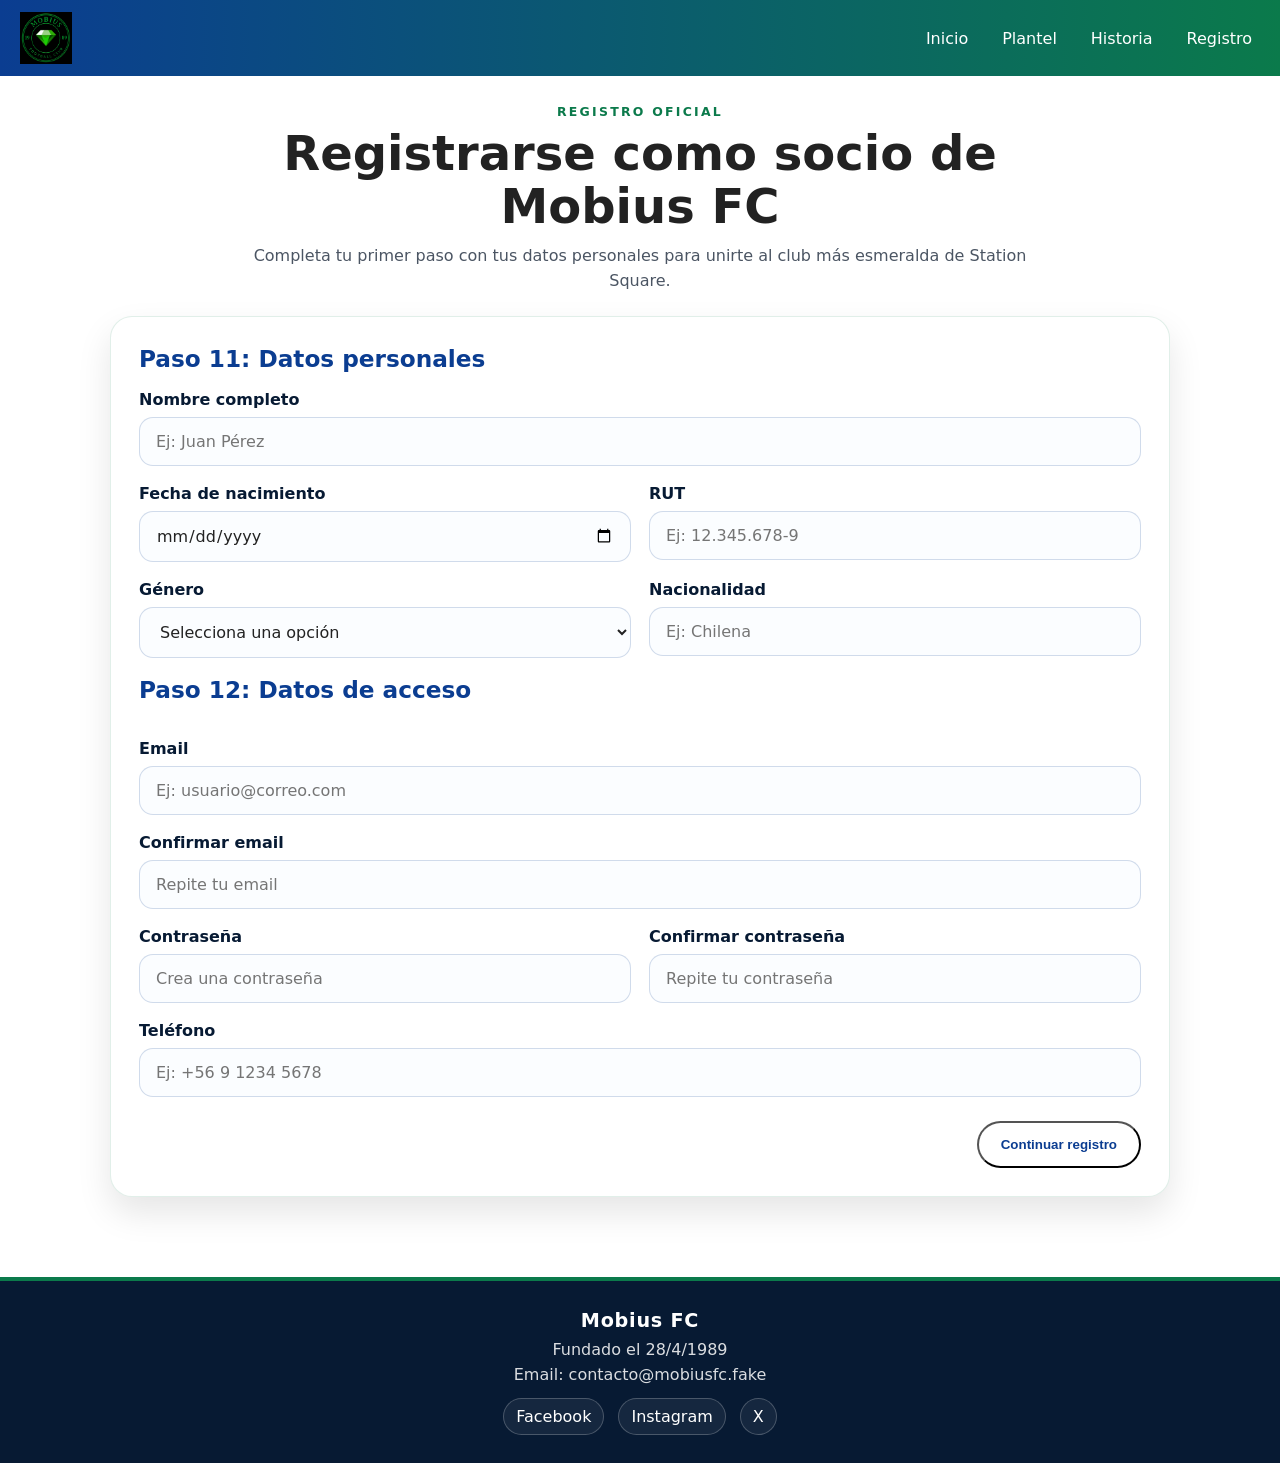
==== registro.html @ 07e3e20b "etapa2: formulario base de registro" ====
<!DOCTYPE html>
<html lang="es">
<head>
	<meta charset="UTF-8">
	<meta name="viewport" content="width=device-width, initial-scale=1.0">
	<title>Registro | Mobius FC</title>
	<link rel="stylesheet" href="style.css">
</head>
<body>
	<nav class="navbar">
		<a class="nav-brand" href="index.html" aria-label="Mobius FC">
			<img src="assets/images/Mobius FC escudo.png" alt="Escudo de Mobius FC">
		</a>
		<ul class="nav-links">
			<li><a href="index.html">Inicio</a></li>
			<li><a href="index.html#jugadores">Plantel</a></li>
			<li><a href="index.html#historia">Historia</a></li>
			<li><a href="registro.html">Registro</a></li>
		</ul>
	</nav>

	<main class="register-page">
		<section class="register-hero">
			<p class="section-kicker">Registro oficial</p>
			<h1>Registrarse como socio de Mobius FC</h1>
			<p class="section-summary">Completa tu primer paso con tus datos personales para unirte al club más esmeralda de Station Square.</p>
		</section>

		<section class="form-card">
			<h2>Paso 11: Datos personales</h2>
			<form class="register-form" action="#" method="post">
				<div class="form-grid">
					<div class="form-group full-width">
						<label for="nombre-completo">Nombre completo</label>
						<input id="nombre-completo" name="nombre-completo" type="text" placeholder="Ej: Juan Pérez" required>
					</div>

					<div class="form-group">
						<label for="fecha-nacimiento">Fecha de nacimiento</label>
						<input id="fecha-nacimiento" name="fecha-nacimiento" type="date" required>
					</div>

					<div class="form-group">
						<label for="rut">RUT</label>
						<input id="rut" name="rut" type="text" placeholder="Ej: 12.345.678-9" required>
					</div>

					<div class="form-group">
						<label for="genero">Género</label>
						<select id="genero" name="genero" required>
							<option value="">Selecciona una opción</option>
							<option value="masculino">Masculino</option>
							<option value="femenino">Femenino</option>
							<option value="no-binario">No binario</option>
							<option value="prefiero-no-decir">Prefiero no decirlo</option>
						</select>
					</div>

					<div class="form-group">
						<label for="nacionalidad">Nacionalidad</label>
						<input id="nacionalidad" name="nacionalidad" type="text" placeholder="Ej: Chilena" required>
					</div>
				</div>

				<h2>Paso 12: Datos de acceso</h2>
				<div class="form-grid">
					<div class="form-group full-width">
						<label for="email">Email</label>
						<input id="email" name="email" type="email" placeholder="Ej: usuario@correo.com" required>
					</div>

					<div class="form-group full-width">
						<label for="confirmar-email">Confirmar email</label>
						<input id="confirmar-email" name="confirmar-email" type="email" placeholder="Repite tu email" required>
					</div>

					<div class="form-group">
						<label for="contrasena">Contraseña</label>
						<input id="contrasena" name="contrasena" type="password" placeholder="Crea una contraseña" required>
					</div>

					<div class="form-group">
						<label for="confirmar-contrasena">Confirmar contraseña</label>
						<input id="confirmar-contrasena" name="confirmar-contrasena" type="password" placeholder="Repite tu contraseña" required>
					</div>

					<div class="form-group full-width">
						<label for="telefono">Teléfono</label>
						<input id="telefono" name="telefono" type="tel" placeholder="Ej: +56 9 1234 5678" required>
					</div>
				</div>

				<div class="form-actions">
					<button class="btn-cta" type="submit">Continuar registro</button>
				</div>
			</form>
		</section>
	</main>

	<footer class="site-footer">
		<div class="footer-brand">Mobius FC</div>
		<p class="footer-founded">Fundado el 28/4/1989</p>
		<p class="footer-email">Email: contacto@mobiusfc.fake</p>
		<div class="footer-socials" aria-label="Redes sociales falsas">
			<a href="#" aria-label="Facebook falso">Facebook</a>
			<a href="#" aria-label="Instagram falso">Instagram</a>
			<a href="#" aria-label="X falso">X</a>
		</div>
	</footer>
</body>
</html>
---- style.css ----
/* Estilos base */
:root{
	--verde-esmeralda-principal:#0b7a4b;
	--verde-esmeralda-profundo:#0b3d91;
	--negro:#071a33;
	--blanco:#ffffff;
	--blanco-suave:rgba(255,255,255,.85);
	--texto:#222222;
	--sombra:rgba(0,0,0,0.08);
}

*{box-sizing:border-box}
body{font-family:Inter,system-ui,Arial,Helvetica,sans-serif;margin:0;color:var(--texto);background:var(--blanco)}

/* Barra de navegación */
.navbar{display:flex;align-items:center;justify-content:space-between;padding:12px 20px;background:linear-gradient(90deg,var(--verde-esmeralda-profundo),var(--verde-esmeralda-principal));color:var(--blanco)}
.nav-brand{display:inline-flex;align-items:center;flex:0 0 auto}
.nav-brand img{display:block;width:52px;height:52px;object-fit:contain}
.nav-links{list-style:none;margin:0;padding:0;display:flex;gap:18px}
.nav-links a{color:var(--blanco);text-decoration:none;padding:6px 8px;border-radius:4px}
.nav-links a:hover{background:rgba(255,255,255,0.08)}

/* Layout de contenido */
main{padding:20px}

/* Página de registro */
.register-page{padding:28px 20px 48px;max-width:1100px;margin:0 auto}
.register-hero{max-width:820px;margin:0 auto 22px;text-align:center}
.register-hero h1{margin:0 0 10px;font-size:clamp(2rem,4vw,3rem);line-height:1.1}
.form-card{background:var(--blanco);border-radius:22px;padding:28px;box-shadow:0 16px 34px rgba(0,0,0,0.10);border:1px solid rgba(11,122,75,0.12)}
.form-card h2{margin:0 0 18px;font-size:1.45rem;color:var(--verde-esmeralda-profundo)}
.register-form{display:flex;flex-direction:column;gap:18px}
.form-grid{display:grid;grid-template-columns:repeat(2,minmax(0,1fr));gap:18px}
.form-group{display:flex;flex-direction:column;gap:8px}
.full-width{grid-column:1 / -1}
.form-group label{font-weight:800;color:var(--negro)}
.form-group input,.form-group select{width:100%;padding:14px 16px;border-radius:14px;border:1px solid rgba(11,61,145,.18);background:#fbfdff;color:var(--texto);font:inherit;outline:none;transition:border-color .2s ease,box-shadow .2s ease,transform .2s ease}
.form-group input:focus,.form-group select:focus{border-color:var(--verde-esmeralda-principal);box-shadow:0 0 0 4px rgba(11,122,75,.12)}
.form-actions{display:flex;justify-content:flex-end;padding-top:6px}

@media (max-width:800px){
	.form-grid{grid-template-columns:1fr}
	.form-actions{justify-content:stretch}
	.form-actions .btn-cta{width:100%;text-align:center}
}

/* Footer */
.site-footer{margin-top:32px;padding:28px 20px;background:var(--negro);color:var(--blanco);text-align:center;border-top:4px solid var(--verde-esmeralda-principal)}
.footer-brand{font-size:1.2rem;font-weight:800;letter-spacing:.04em;margin-bottom:8px}
.footer-founded,.footer-email{margin:6px 0;color:var(--blanco-suave)}
.footer-socials{display:flex;justify-content:center;gap:14px;flex-wrap:wrap;margin-top:14px}
.footer-socials a{color:var(--blanco);text-decoration:none;padding:8px 12px;border:1px solid rgba(255,255,255,.22);border-radius:999px;background:rgba(255,255,255,.06)}
.footer-socials a:hover{background:rgba(255,255,255,.14)}

/* Sección de jugadores */
.players-section{padding:20px 0}
.players-section h2{margin:0 0 16px;font-size:1.6rem}
.players-grid{display:grid;grid-template-columns:repeat(4,minmax(0,1fr));gap:18px}
.player-card{background:var(--blanco);border-radius:16px;overflow:hidden;box-shadow:0 10px 24px var(--sombra);display:flex;flex-direction:column;transition:transform .2s ease,box-shadow .2s ease,background .2s ease}
.player-card img{width:100%;height:220px;object-fit:cover;display:block}
.player-card-body{padding:16px}
.player-card-body h3{margin:0 0 6px;font-size:1.2rem}
.player-role{margin:0 0 10px;font-weight:700;color:var(--verde-esmeralda-profundo)}
.player-card-body p{margin:0;line-height:1.5}
.player-card:hover{transform:translateY(-6px);box-shadow:0 18px 34px rgba(0,0,0,0.14);background:#f8fbf9}

@media (max-width:1024px){
	.players-grid{grid-template-columns:repeat(2,minmax(0,1fr))}
}

@media (max-width:600px){
	.players-grid{grid-template-columns:1fr}
}

/* Sección por qué elegir Mobius FC */
.why-section{padding:56px 0 24px}
.why-header{max-width:760px;margin:0 0 22px}
.section-kicker{margin:0 0 8px;text-transform:uppercase;letter-spacing:0.18em;font-size:.78rem;font-weight:800;color:var(--verde-esmeralda-principal)}
.why-header h2{margin:0 0 10px;font-size:1.9rem}
.section-summary{margin:0;color:#4b5563;line-height:1.6}
.why-grid{display:grid;grid-template-columns:repeat(4,minmax(0,1fr));gap:18px}
.why-card{position:relative;overflow:hidden;padding:22px;border-radius:18px;background:linear-gradient(180deg,var(--verde-esmeralda-profundo),var(--verde-esmeralda-principal));color:var(--blanco);box-shadow:0 16px 30px rgba(11,61,145,.22);min-height:210px;transition:transform .2s ease,box-shadow .2s ease,filter .2s ease}
.why-card::before{content:"";position:absolute;inset:auto -30px -30px auto;width:120px;height:120px;border-radius:50%;background:rgba(255,255,255,.08)}
.why-number{display:inline-flex;align-items:center;justify-content:center;width:46px;height:46px;border-radius:999px;background:rgba(255,255,255,.16);font-weight:800;margin-bottom:16px}
.why-card h3{margin:0 0 10px;font-size:1.15rem;line-height:1.3}
.why-card p{margin:0;color:rgba(255,255,255,.92);line-height:1.6}
.why-card:hover{transform:translateY(-6px);box-shadow:0 20px 34px rgba(11,61,145,.3);filter:saturate(1.05)}

@media (max-width:1024px){
	.why-grid{grid-template-columns:repeat(2,minmax(0,1fr))}
}

@media (max-width:600px){
	.why-grid{grid-template-columns:1fr}
	.why-section{padding-top:40px}
	.why-header h2{font-size:1.55rem}
}

/* Responsive: en pantallas pequeñas apilar links debajo del logo */
@media (max-width:600px){
	.navbar{flex-direction:column;align-items:flex-start;gap:10px}
	.nav-links{flex-direction:column;width:100%}
	.nav-links li{width:100%}
	.nav-links a{display:block;width:100%;padding:10px 12px}
}

/* Hero banner */
.hero{min-height:78vh;display:flex;align-items:center;justify-content:center;color:var(--blanco);position:relative;background-image:url('assets/images/Mobius FC estadio.png');background-size:cover;background-position:center;isolation:isolate}
.hero::before{content:"";position:absolute;inset:0;background:linear-gradient(180deg,rgba(0,0,0,0.45),rgba(0,0,0,0.35));z-index:-1}
.hero-overlay{background:rgba(7,26,51,0.42);backdrop-filter:blur(6px);padding:34px 32px;border-radius:20px;max-width:760px;text-align:center;box-shadow:0 18px 40px rgba(0,0,0,0.22);border:1px solid rgba(255,255,255,0.16)}
.hero h1{font-size:clamp(2rem,4vw,3.6rem);margin:0 0 10px;line-height:1.05}
.lead{font-size:clamp(1.05rem,2vw,1.35rem);margin:0 0 22px;opacity:0.96}
.btn-cta{display:inline-block;background:var(--blanco);color:var(--verde-esmeralda-profundo);padding:14px 22px;border-radius:999px;text-decoration:none;font-weight:800;transition:transform .2s ease,box-shadow .2s ease,background .2s ease,color .2s ease}
.btn-cta:hover{transform:translateY(-2px);box-shadow:0 10px 22px rgba(0,0,0,0.22);background:var(--verde-esmeralda-principal);color:var(--blanco)}

@media (max-width:800px){
	.hero-overlay{padding:26px 22px}
}

@media (max-width:600px){
	.hero{min-height:72vh;padding:28px 20px;background-position:center}
	.hero-overlay{margin:0;width:100%;background:rgba(7,26,51,0.5)}
	.btn-cta{display:inline-block;margin:0 auto}
	.nav-brand img{width:46px;height:46px}
}
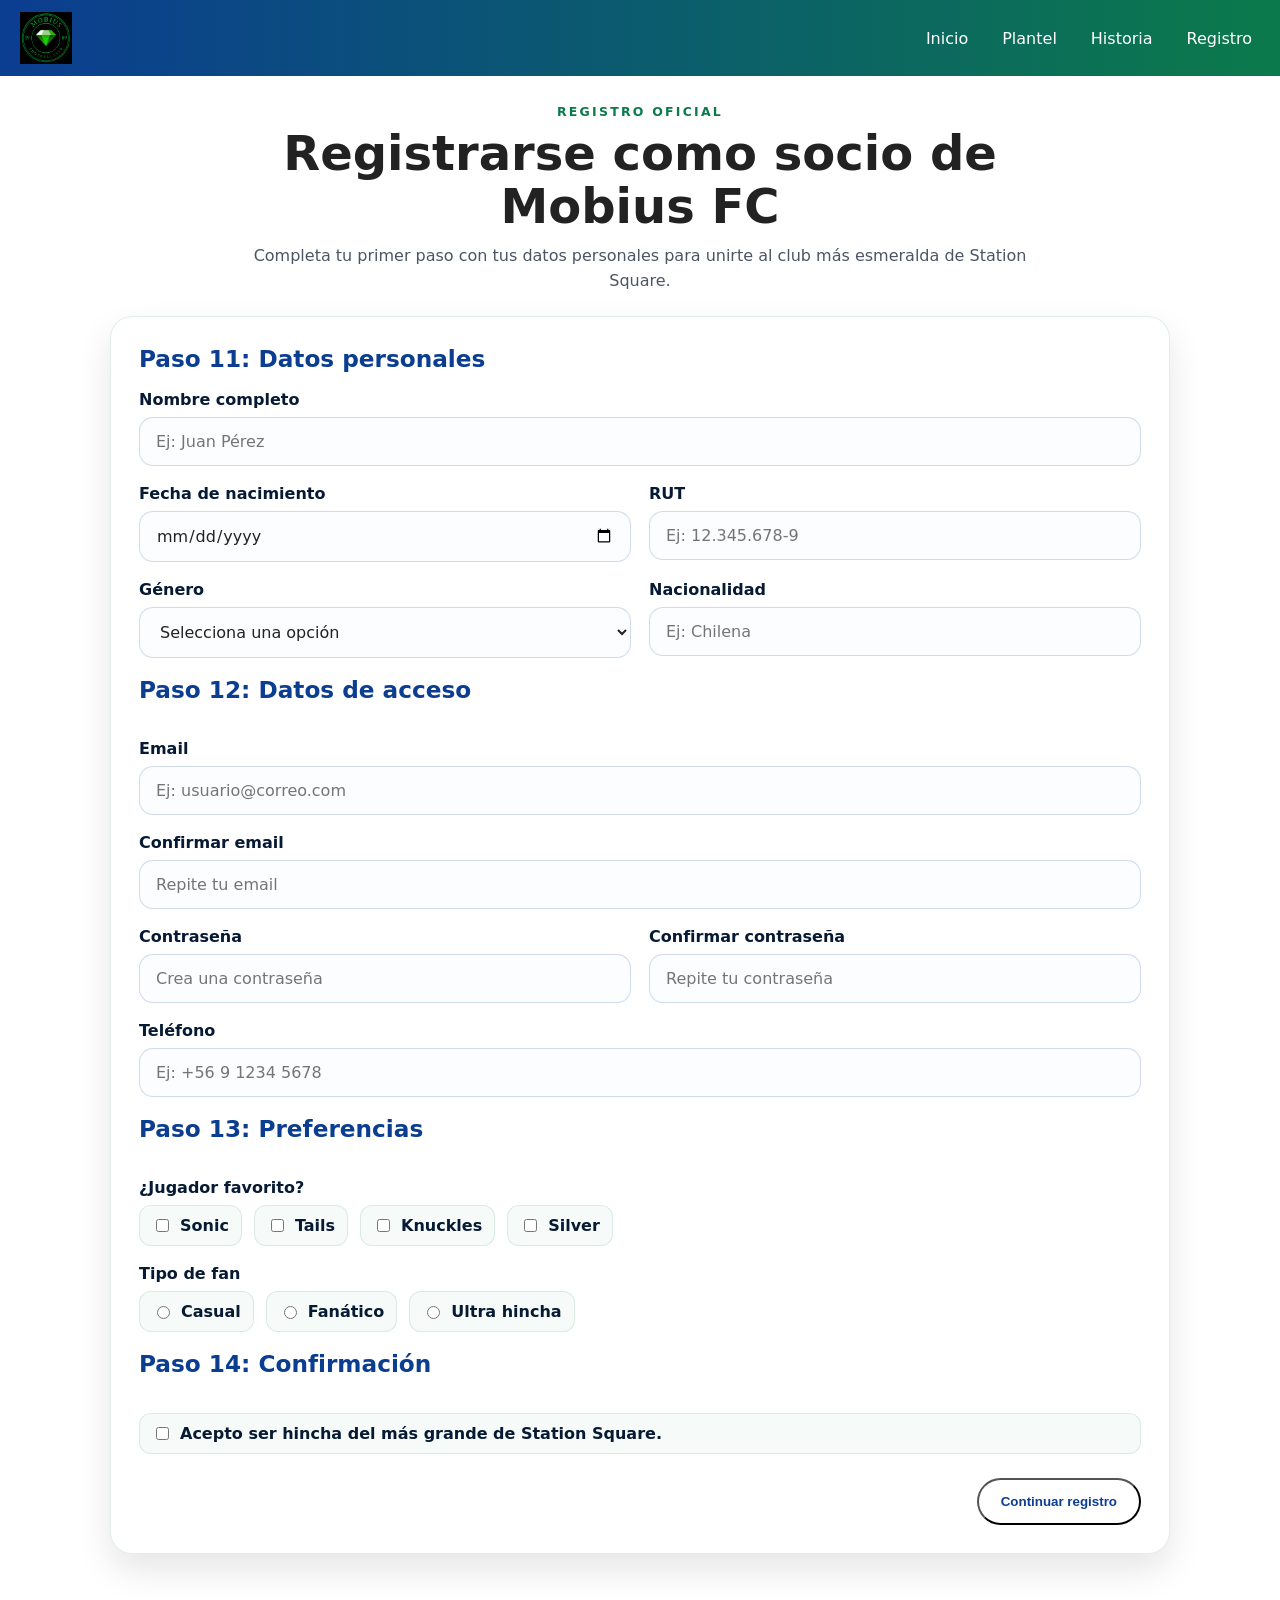
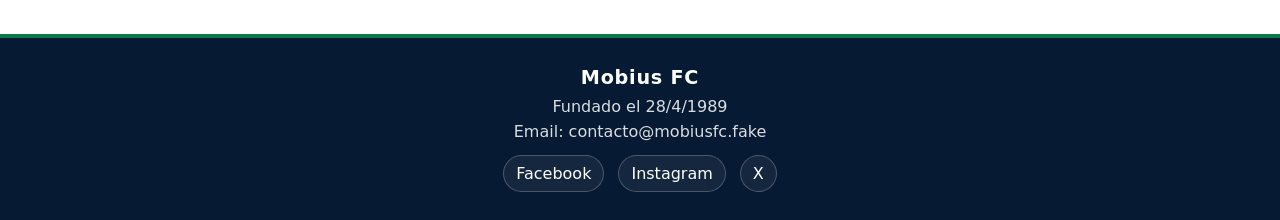
==== commit 8fc6be8d: "etapa2: estilos y secciones del formulario" ====
--- a/registro.html
+++ b/registro.html
@@ -90,6 +90,31 @@
 					</div>
 				</div>
 
+				<h2>Paso 13: Preferencias</h2>
+				<div class="form-group full-width">
+					<label>¿Jugador favorito?</label>
+					<div class="choice-group">
+						<label class="choice-item"><input type="checkbox" name="jugador-favorito" value="sonic"> Sonic</label>
+						<label class="choice-item"><input type="checkbox" name="jugador-favorito" value="tails"> Tails</label>
+						<label class="choice-item"><input type="checkbox" name="jugador-favorito" value="knuckles"> Knuckles</label>
+						<label class="choice-item"><input type="checkbox" name="jugador-favorito" value="silver"> Silver</label>
+					</div>
+				</div>
+
+				<div class="form-group full-width">
+					<label>Tipo de fan</label>
+					<div class="choice-group">
+						<label class="choice-item"><input type="radio" name="tipo-fan" value="casual" required> Casual</label>
+						<label class="choice-item"><input type="radio" name="tipo-fan" value="fanatico"> Fanático</label>
+						<label class="choice-item"><input type="radio" name="tipo-fan" value="ultra-hincha"> Ultra hincha</label>
+					</div>
+				</div>
+
+				<h2>Paso 14: Confirmación</h2>
+				<div class="form-group full-width">
+					<label class="choice-item"><input type="checkbox" name="acepto-hincha" required> Acepto ser hincha del más grande de Station Square.</label>
+				</div>
+
 				<div class="form-actions">
 					<button class="btn-cta" type="submit">Continuar registro</button>
 				</div>
--- a/style.css
+++ b/style.css
@@ -36,6 +36,9 @@
 .form-group label{font-weight:800;color:var(--negro)}
 .form-group input,.form-group select{width:100%;padding:14px 16px;border-radius:14px;border:1px solid rgba(11,61,145,.18);background:#fbfdff;color:var(--texto);font:inherit;outline:none;transition:border-color .2s ease,box-shadow .2s ease,transform .2s ease}
 .form-group input:focus,.form-group select:focus{border-color:var(--verde-esmeralda-principal);box-shadow:0 0 0 4px rgba(11,122,75,.12)}
+.choice-group{display:flex;flex-wrap:wrap;gap:12px}
+.choice-item{display:inline-flex;align-items:center;gap:8px;padding:10px 12px;border-radius:12px;background:#f6faf8;border:1px solid rgba(11,122,75,.12);font-weight:600;color:var(--negro)}
+.choice-item input{width:auto;accent-color:var(--verde-esmeralda-principal)}
 .form-actions{display:flex;justify-content:flex-end;padding-top:6px}
 
 @media (max-width:800px){
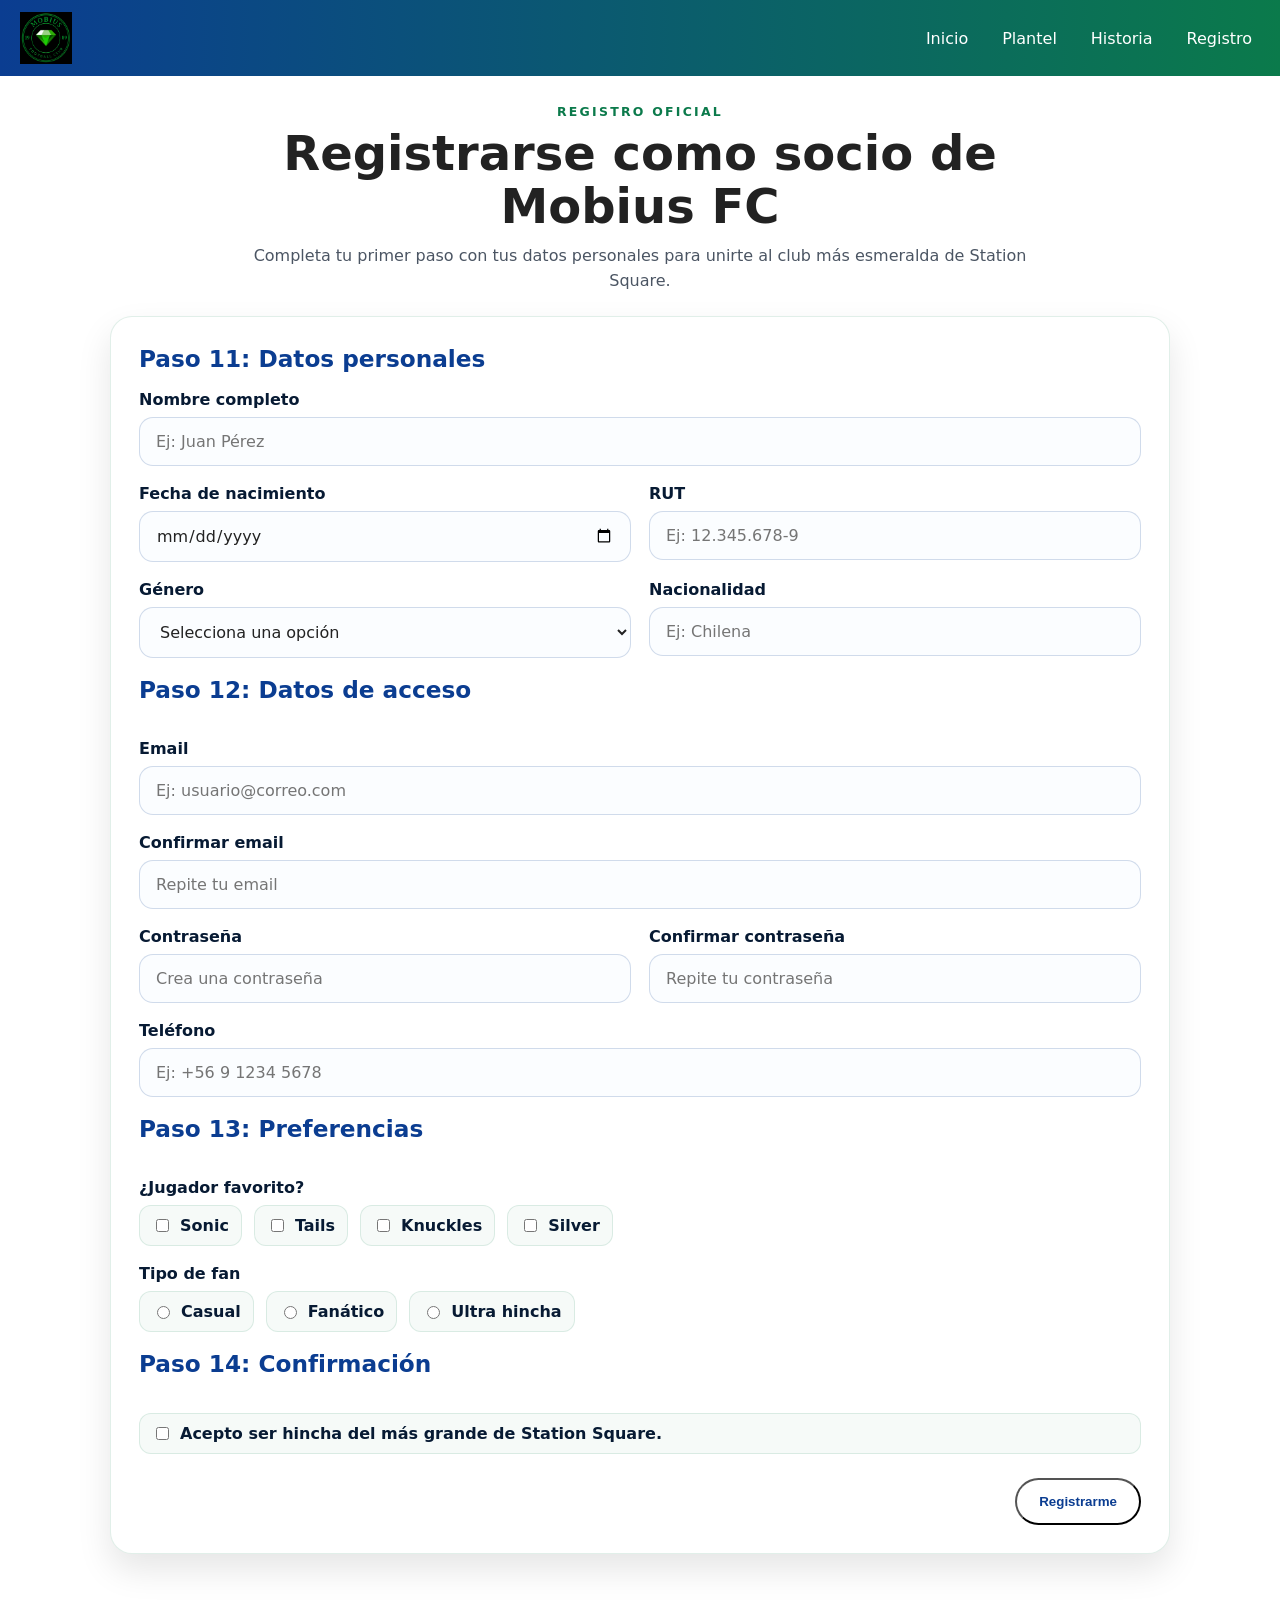
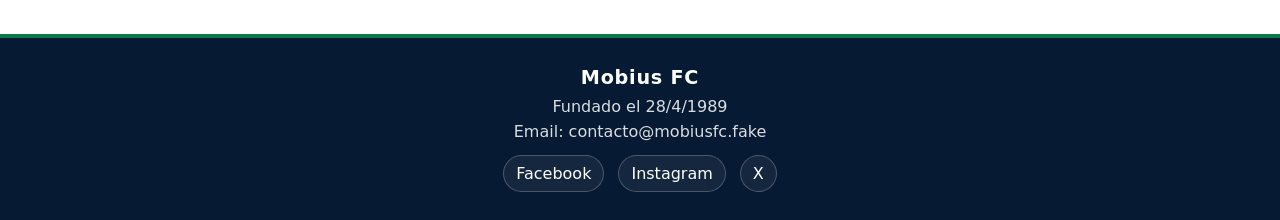
==== commit fa004039: "etapa3: validaciones principales del formulario" ====
--- a/registro.html
+++ b/registro.html
@@ -28,16 +28,18 @@
 
 		<section class="form-card">
 			<h2>Paso 11: Datos personales</h2>
-			<form class="register-form" action="#" method="post">
+			<form id="register-form" class="register-form" action="#" method="post" novalidate>
 				<div class="form-grid">
 					<div class="form-group full-width">
 						<label for="nombre-completo">Nombre completo</label>
 						<input id="nombre-completo" name="nombre-completo" type="text" placeholder="Ej: Juan Pérez" required>
+						<small class="field-error" id="error-nombre"></small>
 					</div>
 
 					<div class="form-group">
 						<label for="fecha-nacimiento">Fecha de nacimiento</label>
 						<input id="fecha-nacimiento" name="fecha-nacimiento" type="date" required>
+						<small class="field-error" id="error-edad"></small>
 					</div>
 
 					<div class="form-group">
@@ -67,21 +69,25 @@
 					<div class="form-group full-width">
 						<label for="email">Email</label>
 						<input id="email" name="email" type="email" placeholder="Ej: usuario@correo.com" required>
+						<small class="field-error" id="error-email"></small>
 					</div>
 
 					<div class="form-group full-width">
 						<label for="confirmar-email">Confirmar email</label>
 						<input id="confirmar-email" name="confirmar-email" type="email" placeholder="Repite tu email" required>
+						<small class="field-error" id="error-confirmar-email"></small>
 					</div>
 
 					<div class="form-group">
 						<label for="contrasena">Contraseña</label>
 						<input id="contrasena" name="contrasena" type="password" placeholder="Crea una contraseña" required>
+						<small class="field-error" id="error-contrasena"></small>
 					</div>
 
 					<div class="form-group">
 						<label for="confirmar-contrasena">Confirmar contraseña</label>
 						<input id="confirmar-contrasena" name="confirmar-contrasena" type="password" placeholder="Repite tu contraseña" required>
+						<small class="field-error" id="error-confirmar-contrasena"></small>
 					</div>
 
 					<div class="form-group full-width">
@@ -111,12 +117,13 @@
 				</div>
 
 				<h2>Paso 14: Confirmación</h2>
-				<div class="form-group full-width">
+				<div class="form-group full-width" id="terms-group">
 					<label class="choice-item"><input type="checkbox" name="acepto-hincha" required> Acepto ser hincha del más grande de Station Square.</label>
+					<small class="field-error" id="error-terminos"></small>
 				</div>
 
 				<div class="form-actions">
-					<button class="btn-cta" type="submit">Continuar registro</button>
+					<button class="btn-cta" type="submit">Registrarme</button>
 				</div>
 			</form>
 		</section>
@@ -132,5 +139,7 @@
 			<a href="#" aria-label="X falso">X</a>
 		</div>
 	</footer>
+
+	<script src="validaciones.js"></script>
 </body>
 </html>
--- a/style.css
+++ b/style.css
@@ -36,6 +36,9 @@
 .form-group label{font-weight:800;color:var(--negro)}
 .form-group input,.form-group select{width:100%;padding:14px 16px;border-radius:14px;border:1px solid rgba(11,61,145,.18);background:#fbfdff;color:var(--texto);font:inherit;outline:none;transition:border-color .2s ease,box-shadow .2s ease,transform .2s ease}
 .form-group input:focus,.form-group select:focus{border-color:var(--verde-esmeralda-principal);box-shadow:0 0 0 4px rgba(11,122,75,.12)}
+.form-group.invalid input,.form-group.invalid select{border-color:#c62828;box-shadow:0 0 0 4px rgba(198,40,40,.10)}
+.field-error{display:none;margin-top:6px;font-size:.92rem;color:#c62828;line-height:1.35}
+.form-group.invalid .field-error{display:block}
 .choice-group{display:flex;flex-wrap:wrap;gap:12px}
 .choice-item{display:inline-flex;align-items:center;gap:8px;padding:10px 12px;border-radius:12px;background:#f6faf8;border:1px solid rgba(11,122,75,.12);font-weight:600;color:var(--negro)}
 .choice-item input{width:auto;accent-color:var(--verde-esmeralda-principal)}
